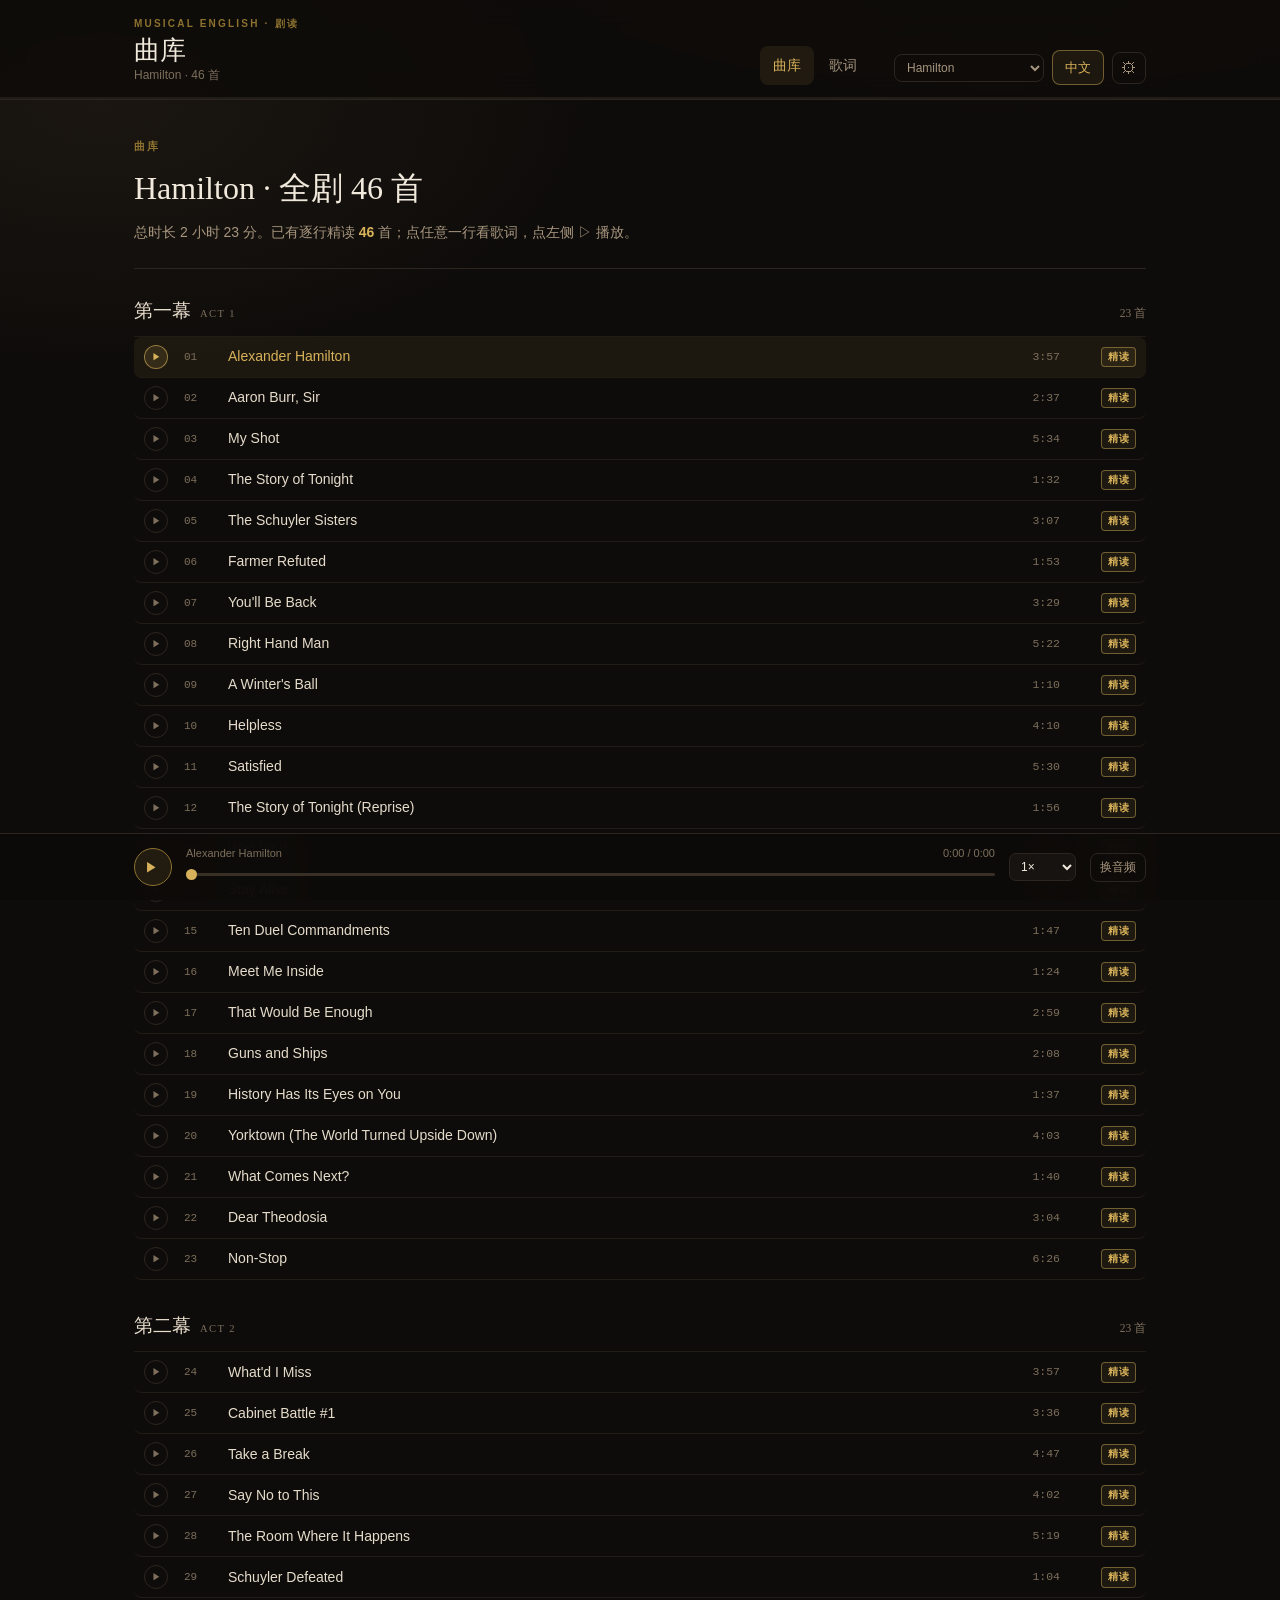
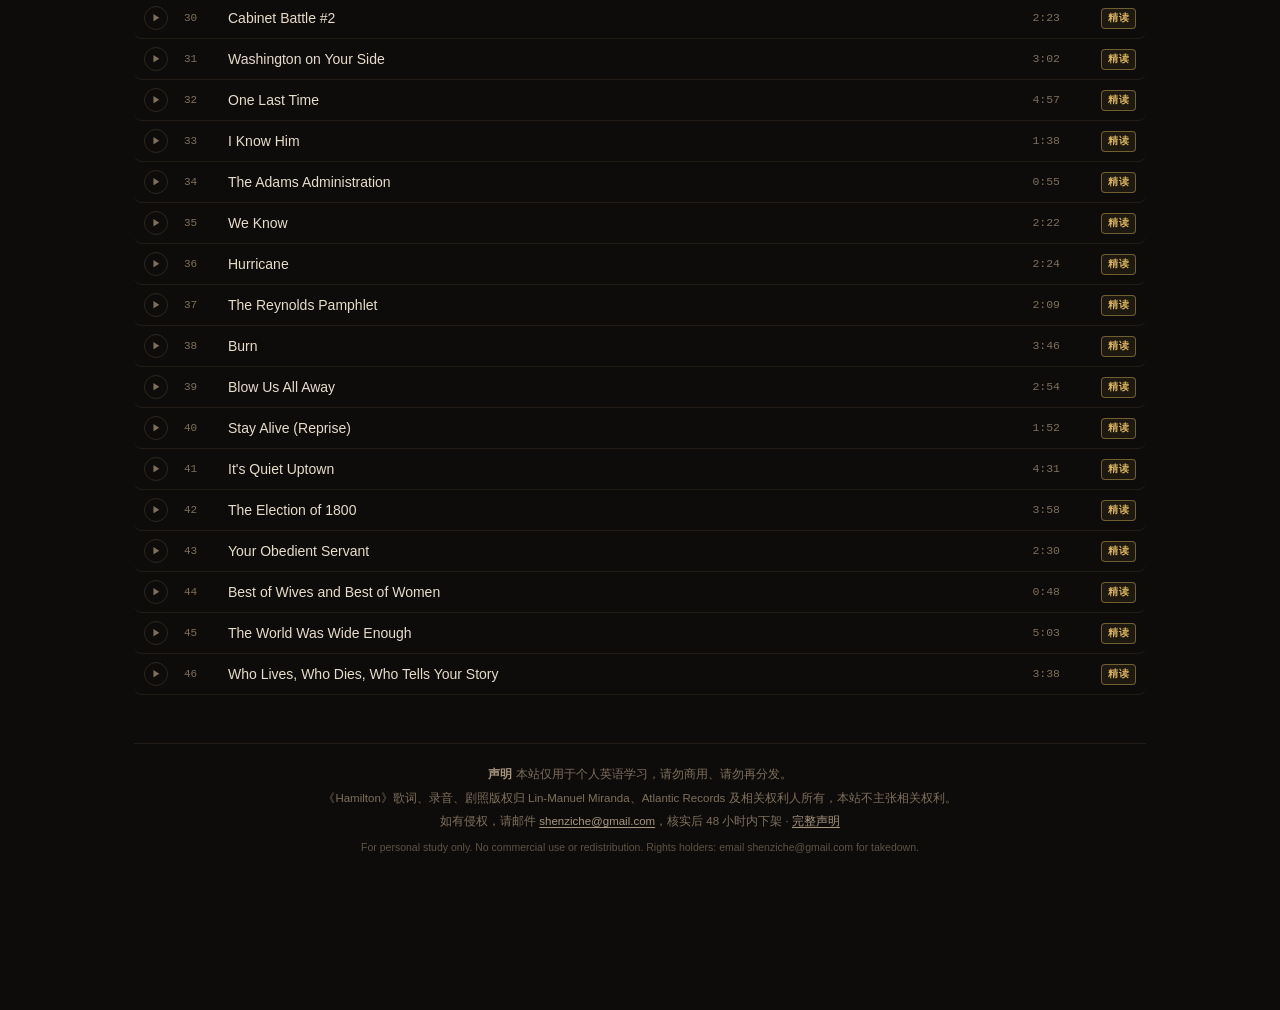
==== index.html @ 51e9929b "剧读: Hamilton 46 首 + 歌剧魅影 21 首（单声道）+ 主题/保存/移动端" ====
<!doctype html>
<html lang="zh-CN">
<head>
<meta charset="utf-8">
<meta name="viewport" content="width=device-width, initial-scale=1">
<meta name="theme-color" content="#0e0c0a">
<title>剧读 · 用音乐剧学英语</title>
<meta name="description" content="从 Hamilton 开始，逐句拆解音乐剧：语法、短语、背景与间隔重复。">
<meta name="robots" content="noindex, nofollow">
<link rel="stylesheet" href="assets/app.css">
</head>
<body>

<header class="topbar">
  <div class="topbar-inner">
    <div class="brand">
      <div class="brand-mark">MUSICAL ENGLISH · 剧读</div>
      <div class="brand-title serif" id="songTitle">Alexander Hamilton</div>
      <div class="brand-sub" id="songSub">Hamilton · Lin-Manuel Miranda · 2015</div>
    </div>

    <nav class="tabs" id="tabs" aria-label="主导航">
      <button class="tab is-active" data-view="library">曲库</button>
      <button class="tab" data-view="lyrics">歌词</button>
    </nav>

    <div class="top-actions">
      <select id="showSelect" class="show-select" aria-label="选择剧目"></select>
      <button class="ghost-btn is-on" id="zhToggle" title="显示 / 隐藏中文">中文</button>
      <button class="ghost-btn icon-btn" id="settingsBtn" title="设置" aria-label="设置">⚙</button>
    </div>
  </div>

  <div class="songbar" id="songbar" hidden>
    <div class="songbar-inner">
      <div class="songbar-meta" id="songbarMeta"></div>
      <select id="songSelect" class="song-select" aria-label="选择曲目"></select>
      <nav class="subtabs" id="subtabs" aria-label="本曲模块">
        <button class="subtab is-active" data-sub="study">精读</button>
        <button class="subtab" data-sub="story">背景</button>
        <button class="subtab" data-sub="phrases">短语</button>
        <button class="subtab" data-sub="review">复习<span class="badge" id="dueBadge" hidden></span></button>
      </nav>
      <div class="songnav">
        <button class="songnav-btn" data-action="prev-song" id="prevSong" aria-label="上一首">‹</button>
        <button class="songnav-btn" data-action="next-song" id="nextSong" aria-label="下一首">›</button>
      </div>
    </div>
  </div>

  <div class="progressline"><span id="progressFill"></span></div>
</header>

<main id="main">
  <div class="wx-hint" id="wxHint" hidden>
    <span>微信内可能没有声音：点右上角 <b>···</b> → <b>在浏览器打开</b>，或用 Safari 打开这个链接。</span>
    <button class="wx-hint-close" id="wxHintClose" aria-label="关闭">×</button>
  </div>
  <section class="view" id="view-study"></section>
  <section class="view" id="view-library"></section>
  <section class="view" id="view-lyrics"></section>
  <section class="view" id="view-phrases"></section>
  <section class="view" id="view-story"></section>
  <section class="view" id="view-review"></section>
  <section class="view" id="view-settings"></section>

  <footer class="legal-foot">
    <p><b>声明</b> 本站仅用于个人英语学习，请勿商用、请勿再分发。</p>
    <p>《Hamilton》歌词、录音、剧照版权归 Lin-Manuel Miranda、Atlantic Records 及相关权利人所有，本站不主张相关权利。</p>
    <p>如有侵权，请邮件 <a href="mailto:shenziche@gmail.com">shenziche@gmail.com</a>，核实后 48 小时内下架 · <a href="NOTICE.md">完整声明</a></p>
    <p class="legal-en">For personal study only. No commercial use or redistribution. Rights holders: email shenziche@gmail.com for takedown.</p>
  </footer>
</main>

<footer class="dock" id="dock"></footer>
<div class="toast" id="toast" role="status" aria-live="polite"></div>

<script src="js/core.js"></script>
<script src="content/shows.js"></script>
<script>
(function () {
  var id = null;
  try {
    id = new URLSearchParams(location.search).get("show");
  } catch (e) {}
  if (!id) {
    try {
      id = localStorage.getItem("musical-show");
    } catch (e) {}
  }
  var shows = window.MUSICAL_SHOWS || [];
  var show = shows.filter(function (s) { return s.id === id; })[0] || shows[0];
  if (!show) return;
  window.MUSICAL_CURRENT_SHOW = show.id;
  if (show.theme) {
    var rootStyle = document.documentElement.style;
    for (var tk in show.theme) {
      if (Object.prototype.hasOwnProperty.call(show.theme, tk)) {
        rootStyle.setProperty("--" + tk, show.theme[tk]);
      }
    }
    var meta = document.querySelector('meta[name="theme-color"]');
    if (meta && show.theme.bg) meta.setAttribute("content", show.theme.bg);
  }
  try {
    localStorage.setItem("musical-show", show.id);
  } catch (e) {}
  var eagerPack = false;
  show.files.forEach(function (src) {
    // 核心数据（曲目 / 歌词 / 时间轴）全部预载；精读 pack 只预载第一首，
    // 其余在打开某首歌时由 app.js 按需注入，首屏少下 ~1.8 MB。
    var isCore = /(tracks|lyrics|times)\.js$/.test(src);
    if (!isCore) {
      if (eagerPack) return;
      eagerPack = true;
    }
    document.write('<script src="' + src + '"><\/script>');
  });
})();
</script>
<script src="js/app.js"></script>
</body>
</html>
---- assets/app.css ----
/* 剧读 · Musical English
 * 配色：近黑的暖色底 + 黄铜金 + 羊皮纸白。字体全部走系统字体，离线可用。
 */

:root {
  --bg: #0e0c0a;
  --panel: #171310;
  --panel-2: #1f1915;
  --line: #2d2620;
  --line-soft: #221c17;
  --ink: #f1e9dc;
  --muted: #a7957e;
  --muted-2: #7d6f5c;
  --gold: #d8b25a;
  --gold-dim: #8d7230;
  --gold-rgb: 216, 178, 90;
  --glow-a: #241b12;
  --glow-b: #1b1611;
  --surface-a: #1a1511;
  --surface-b: #14100d;
  --tip-bg: #241d16;
  --on-accent: #1a1408;
  --text-en: #f0e7d8;
  --text-body: #c3b39c;
  --text-bright: #e6d8c2;
  --text-strong: #e8dcc8;
  --text-soft: #e0d3bf;
  --text-dim: #c8b9a3;
  --line-strong: #453a2c;
  --line-2: #3d3226;
  --line-3: #382f26;
  --teal: #8fc0ae;
  --rust: #d78b6b;
  --shadow: 0 24px 60px rgba(0, 0, 0, 0.45);
}

*,
*::before,
*::after {
  box-sizing: border-box;
}

html {
  scroll-behavior: smooth;
}

body {
  margin: 0;
  min-height: 100vh;
  background:
    radial-gradient(1100px 520px at 78% -8%, var(--glow-a) 0%, transparent 62%),
    radial-gradient(900px 480px at 8% 4%, var(--glow-b) 0%, transparent 55%),
    var(--bg);
  color: var(--ink);
  font-family: -apple-system, "Segoe UI", "Microsoft YaHei", "PingFang SC", "Hiragino Sans GB", sans-serif;
  font-size: 15px;
  line-height: 1.65;
  -webkit-font-smoothing: antialiased;
}

.serif {
  font-family: Georgia, "Times New Roman", "Songti SC", "SimSun", serif;
}

button {
  font: inherit;
  color: inherit;
  cursor: pointer;
}

input,
textarea,
select {
  font: inherit;
  color: inherit;
}

code {
  background: rgba(var(--gold-rgb), 0.1);
  border: 1px solid rgba(var(--gold-rgb), 0.2);
  border-radius: 5px;
  padding: 1px 5px;
  font-size: 0.88em;
  color: var(--gold);
}

.hide-zh .zh {
  display: none;
}

/* ---------- 本曲模块 / 每日 ---------- */

.songbar {
  background: rgba(20, 16, 12, 0.92);
  border-top: 1px solid var(--line-soft);
  border-bottom: 1px solid var(--line);
}

.songbar-inner {
  max-width: 1060px;
  margin: 0 auto;
  padding: 8px 24px;
  display: flex;
  align-items: center;
  gap: 18px;
}

.songbar-meta {
  display: flex;
  align-items: baseline;
  gap: 8px;
  min-width: 0;
  font-size: 12px;
  color: var(--muted);
}

.sb-no {
  color: var(--gold);
  font-family: ui-monospace, Consolas, monospace;
  font-size: 11px;
  white-space: nowrap;
}

.sb-title {
  color: var(--ink);
  font-family: Georgia, "Times New Roman", serif;
  font-size: 14px;
  white-space: nowrap;
  overflow: hidden;
  text-overflow: ellipsis;
}

.sb-stat {
  color: var(--muted-2);
  font-size: 11px;
  white-space: nowrap;
}

.sb-show {
  border: 0;
  background: transparent;
  padding: 0;
  color: var(--gold);
  font-size: 12px;
  font-weight: 600;
}

.sb-show:hover {
  text-decoration: underline;
}

.sb-sep {
  color: var(--muted-2);
  font-size: 11px;
}

.song-select {
  background: transparent;
  border: 1px solid var(--line);
  border-radius: 8px;
  color: var(--muted);
  font-size: 12px;
  padding: 5px 8px;
  max-width: 220px;
  outline: none;
  flex-shrink: 0;
}

.song-select:focus {
  border-color: var(--gold-dim);
}

.subtabs {
  display: flex;
  gap: 2px;
  margin-left: auto;
  flex-shrink: 0;
}

.subtab {
  border: 0;
  background: transparent;
  color: var(--muted);
  padding: 6px 12px;
  border-radius: 7px;
  font-size: 13px;
  transition: color 0.15s, background 0.15s;
}

.subtab:hover {
  color: var(--ink);
  background: rgba(255, 255, 255, 0.04);
}

.subtab.is-active {
  color: var(--gold);
  background: rgba(var(--gold-rgb), 0.1);
}

.songnav {
  display: flex;
  gap: 4px;
  margin-left: 8px;
}

.songnav-btn {
  width: 26px;
  height: 26px;
  border-radius: 6px;
  border: 1px solid var(--line);
  background: transparent;
  color: var(--muted);
  font-size: 15px;
  line-height: 1;
  padding: 0;
}

.songnav-btn:hover:not(:disabled) {
  border-color: var(--gold-dim);
  color: var(--gold);
}

.songnav-btn:disabled {
  opacity: 0.3;
  cursor: default;
}

@media (max-width: 860px) {
  .songbar-inner {
    flex-wrap: wrap;
    gap: 8px;
  }
  .song-select {
    max-width: 100%;
  }
  .subtabs {
    margin-left: 0;
    width: 100%;
    overflow-x: auto;
  }
  .songnav {
    margin-left: auto;
  }
}

.next-song {
  display: flex;
  align-items: center;
  justify-content: space-between;
  gap: 16px;
  margin-top: 42px;
  padding: 16px 20px;
  border: 1px solid var(--line);
  border-radius: 12px;
  background: rgba(255, 255, 255, 0.015);
}

.next-song span {
  color: var(--muted);
  font-size: 13px;
}

.home-hero {
  padding: 30px 0 24px;
  border-bottom: 1px solid var(--line);
  margin-bottom: 24px;
}

.home-hero h1 {
  margin: 6px 0 8px;
  font-size: 42px;
  font-weight: 400;
}

.day-card {
  display: flex;
  gap: 22px;
  align-items: flex-start;
  padding: 22px;
  border: 1px solid var(--line);
  border-radius: 14px;
  background: linear-gradient(165deg, var(--surface-a), var(--surface-b));
}

.day-num {
  font-family: Georgia, serif;
  font-size: 54px;
  line-height: 1;
  color: var(--gold);
  opacity: 0.85;
  min-width: 76px;
}

.day-day {
  margin: 0;
  font-size: 10.5px;
  letter-spacing: 0.16em;
  text-transform: uppercase;
  color: var(--gold-dim);
  font-weight: 700;
}

.day-body h2 {
  margin: 4px 0 4px;
  font-size: 27px;
  font-weight: 400;
}

.day-meta {
  margin: 0;
  color: var(--muted-2);
  font-size: 12.5px;
}

.day-intro {
  margin: 10px 0 0;
  color: #c9bba6;
  font-size: 13.5px;
  line-height: 1.85;
  max-width: 46em;
}

.day-progress {
  display: flex;
  align-items: center;
  gap: 12px;
  margin: 22px 0 10px;
  font-size: 12px;
  color: var(--muted-2);
}

.day-progress b {
  color: var(--gold);
  font-size: 14px;
}

.day-bar {
  flex: 1;
  height: 4px;
  border-radius: 2px;
  background: var(--line-soft);
  overflow: hidden;
}

.day-bar i {
  display: block;
  height: 100%;
  background: var(--gold);
  transition: width 0.3s;
}

.day-steps {
  list-style: none;
  margin: 0;
  padding: 0;
  border-top: 1px solid var(--line-soft);
}

.day-step {
  display: flex;
  align-items: center;
  gap: 14px;
  padding: 13px 8px;
  border-bottom: 1px solid var(--line-soft);
}

.day-step.is-done .step-main b {
  color: var(--muted-2);
  text-decoration: line-through;
}

.step-check {
  width: 24px;
  height: 24px;
  flex-shrink: 0;
  border-radius: 50%;
  border: 1px solid var(--line-strong);
  background: transparent;
  color: var(--on-accent);
  font-size: 12px;
  line-height: 1;
}

.day-step.is-done .step-check {
  background: var(--gold);
  border-color: var(--gold);
  font-weight: 700;
}

.step-main {
  flex: 1;
  display: flex;
  flex-direction: column;
  gap: 1px;
  min-width: 0;
}

.step-main b {
  font-size: 14px;
  font-weight: 500;
  color: var(--ink);
}

.step-main span {
  font-size: 12px;
  color: var(--muted-2);
}

.step-go {
  border: 1px solid var(--line);
  background: transparent;
  color: var(--muted);
  font-size: 12px;
  padding: 5px 12px;
  border-radius: 8px;
  flex-shrink: 0;
}

.step-go:hover {
  border-color: var(--gold-dim);
  color: var(--gold);
}

.day-cta {
  display: flex;
  gap: 10px;
  justify-content: center;
  margin-top: 26px;
}

.day-done {
  margin-top: 26px;
  padding: 26px;
  border: 1px solid rgba(var(--gold-rgb), 0.3);
  border-radius: 14px;
  background: rgba(var(--gold-rgb), 0.05);
  text-align: center;
}

.day-done h2 {
  margin: 6px 0 8px;
  font-size: 26px;
  font-weight: 400;
  color: var(--gold);
}

/* ---------- 顶栏 ---------- */

.topbar {
  position: sticky;
  top: 0;
  z-index: 40;
  background: rgba(14, 12, 10, 0.88);
  backdrop-filter: blur(14px);
  border-bottom: 1px solid var(--line);
}

.topbar-inner {
  max-width: 1060px;
  margin: 0 auto;
  padding: 16px 24px 12px;
  display: flex;
  align-items: flex-end;
  gap: 24px;
}

.brand {
  min-width: 0;
  flex: 1;
}

.brand-mark {
  font-size: 10px;
  letter-spacing: 0.22em;
  color: var(--gold-dim);
  font-weight: 700;
  text-transform: uppercase;
}

.brand-title {
  font-size: 26px;
  line-height: 1.2;
  margin-top: 2px;
  letter-spacing: 0.01em;
  white-space: nowrap;
  overflow: hidden;
  text-overflow: ellipsis;
}

.brand-sub {
  color: var(--muted-2);
  font-size: 12px;
  white-space: nowrap;
  overflow: hidden;
  text-overflow: ellipsis;
}

.tabs {
  display: flex;
  gap: 2px;
  align-items: center;
  flex-shrink: 0;
}

.tab {
  position: relative;
  border: 0;
  background: transparent;
  color: var(--muted);
  padding: 8px 13px;
  border-radius: 8px;
  font-size: 14px;
  transition: color 0.15s, background 0.15s;
}

.tab:hover {
  color: var(--ink);
  background: rgba(255, 255, 255, 0.04);
}

.tab.is-active {
  color: var(--gold);
  background: rgba(var(--gold-rgb), 0.09);
}

.badge[hidden] {
  display: none;
}

.badge {
  display: inline-block;
  min-width: 17px;
  padding: 0 5px;
  margin-left: 6px;
  border-radius: 9px;
  background: var(--gold);
  color: var(--on-accent);
  font-size: 11px;
  font-weight: 700;
  line-height: 17px;
  text-align: center;
  vertical-align: 1px;
}

.top-actions {
  display: flex;
  gap: 8px;
  align-items: center;
  flex-shrink: 0;
}

.show-select {
  background: transparent;
  border: 1px solid var(--line);
  border-radius: 8px;
  color: var(--muted);
  font-size: 12px;
  padding: 5px 8px;
  max-width: 150px;
  outline: none;
}

.show-select:focus {
  border-color: var(--gold-dim);
}

.ghost-btn {
  border: 1px solid var(--line);
  background: transparent;
  color: var(--muted);
  padding: 6px 12px;
  border-radius: 8px;
  font-size: 13px;
  transition: all 0.15s;
}

.ghost-btn:hover {
  border-color: var(--gold-dim);
  color: var(--ink);
}

.ghost-btn.is-on {
  color: var(--gold);
  border-color: rgba(var(--gold-rgb), 0.45);
  background: rgba(var(--gold-rgb), 0.08);
}

.ghost-btn.danger:hover {
  border-color: var(--rust);
  color: var(--rust);
}

.icon-btn {
  width: 34px;
  height: 32px;
  padding: 0;
  font-size: 16px;
  line-height: 1;
}

.progressline {
  height: 2px;
  background: var(--line-soft);
}

.progressline > span {
  display: block;
  height: 100%;
  width: 0;
  background: linear-gradient(90deg, var(--gold-dim), var(--gold));
  transition: width 0.35s ease;
}

/* ---------- 主体 ---------- */

main {
  max-width: 1060px;
  margin: 0 auto;
  padding: 30px 24px 150px;
}

.view {
  display: none;
}

.view.is-active {
  display: block;
  animation: fadeUp 0.3s ease;
}

@keyframes fadeUp {
  from {
    opacity: 0;
    transform: translateY(6px);
  }
  to {
    opacity: 1;
    transform: none;
  }
}

/* ---------- 精读 ---------- */

.song-head {
  padding-bottom: 22px;
  border-bottom: 1px solid var(--line);
}

.kicker {
  margin: 0;
  font-size: 10.5px;
  letter-spacing: 0.18em;
  text-transform: uppercase;
  color: var(--gold-dim);
  font-weight: 700;
}

.song-head h1 {
  margin: 6px 0 2px;
  font-size: 40px;
  line-height: 1.12;
  letter-spacing: -0.01em;
}

.tagline {
  margin: 0;
  color: var(--gold);
  font-size: 14.5px;
}

.intro {
  margin: 14px 0 0;
  color: #cbbda8;
  font-size: 14.5px;
  line-height: 1.85;
  max-width: 46em;
}

.head-stats {
  display: flex;
  align-items: center;
  gap: 20px;
  margin-top: 16px;
  font-size: 13px;
  color: var(--muted);
  flex-wrap: wrap;
}

.head-stats b {
  color: var(--gold);
  font-size: 16px;
  margin-right: 2px;
}

.link-btn {
  margin-left: auto;
  border: 0;
  background: transparent;
  color: var(--gold);
  font-size: 13px;
  padding: 2px 0;
}

.link-btn:hover {
  text-decoration: underline;
}

.hint-strip {
  margin: 16px 0 4px;
  padding: 9px 13px;
  border-radius: 8px;
  background: rgba(255, 255, 255, 0.025);
  border: 1px solid var(--line-soft);
  color: var(--muted-2);
  font-size: 12.5px;
}

.section-head {
  margin-top: 44px;
  padding-top: 26px;
  border-top: 1px solid var(--line);
}

.section-head .sec-no {
  font-size: 10.5px;
  letter-spacing: 0.2em;
  color: var(--gold-dim);
  font-weight: 700;
}

.section-head h2 {
  margin: 4px 0 6px;
  font-size: 26px;
  font-weight: 400;
}

.section-head h2 em {
  font-style: normal;
  font-size: 15px;
  color: var(--muted-2);
  margin-left: 8px;
  font-family: inherit;
}

.section-head p {
  margin: 0 0 8px;
  color: var(--muted);
  font-size: 14px;
  max-width: 48em;
}

.line {
  border: 1px solid transparent;
  border-bottom-color: var(--line-soft);
  border-radius: 12px;
  transition: background 0.18s, border-color 0.18s;
}

.line:hover {
  background: rgba(255, 255, 255, 0.022);
}

.line.is-open {
  margin: 10px 0;
  background: var(--panel);
  border-color: var(--line);
  border-bottom-color: var(--line);
  box-shadow: 0 10px 30px rgba(0, 0, 0, 0.22);
}

.line.is-flash {
  animation: flash 1.3s ease;
}

@keyframes flash {
  0%,
  100% {
    background: transparent;
  }
  25% {
    background: rgba(var(--gold-rgb), 0.12);
  }
}

.line-row {
  display: grid;
  grid-template-columns: 40px minmax(0, 1fr) 26px 38px;
  gap: 14px;
  align-items: start;
  padding: 15px 10px;
  cursor: pointer;
  outline: none;
}

.line-play {
  width: 24px;
  height: 24px;
  margin-top: 4px;
  padding: 0;
  border-radius: 50%;
  border: 1px solid var(--line);
  background: transparent;
  color: var(--muted-2);
  font-size: 9px;
  line-height: 1;
}

.line-play:hover:not(:disabled) {
  border-color: var(--gold-dim);
  color: var(--gold);
}

.line-play:disabled {
  opacity: 0.25;
  cursor: default;
}

.line-row:focus-visible {
  box-shadow: inset 0 0 0 1px var(--gold-dim);
  border-radius: 12px;
}

.lnum {
  font-family: ui-monospace, "SFMono-Regular", Consolas, monospace;
  font-size: 11.5px;
  color: var(--muted-2);
  padding-top: 7px;
  letter-spacing: 0.05em;
}

.line.is-mastered .lnum {
  color: var(--gold);
}

.en {
  margin: 0;
  font-family: Georgia, "Times New Roman", serif;
  font-size: 19.5px;
  line-height: 1.6;
  letter-spacing: 0.005em;
  color: #f4ecdf;
}

.zh {
  margin: 5px 0 0;
  color: var(--muted);
  font-size: 13px;
}

.chips {
  display: flex;
  gap: 6px;
  margin-top: 8px;
  flex-wrap: wrap;
}

.chip {
  font-size: 10.5px;
  padding: 1px 7px;
  border-radius: 99px;
  border: 1px solid var(--line);
  color: var(--muted-2);
  letter-spacing: 0.02em;
}

.chip-word {
  color: var(--gold);
  border-color: rgba(var(--gold-rgb), 0.28);
  background: rgba(var(--gold-rgb), 0.06);
}

.chip-phrase {
  color: var(--rust);
  border-color: rgba(215, 139, 107, 0.28);
  background: rgba(215, 139, 107, 0.06);
}

.chip-grammar {
  color: var(--teal);
  border-color: rgba(143, 192, 174, 0.25);
  background: rgba(143, 192, 174, 0.06);
}

.chip-plain {
  color: var(--muted-2);
}

.chip-note {
  color: var(--muted-2);
  border-style: dashed;
}

.speaker {
  display: inline-block;
  font-family: -apple-system, "Segoe UI", "Microsoft YaHei", sans-serif;
  font-size: 9.5px;
  letter-spacing: 0.12em;
  line-height: 1.5;
  color: var(--gold-dim);
  border: 1px solid rgba(var(--gold-rgb), 0.22);
  border-radius: 4px;
  padding: 0 5px;
  margin-right: 8px;
  vertical-align: 3px;
  white-space: nowrap;
}

.master {
  width: 28px;
  height: 28px;
  margin-top: 3px;
  border-radius: 50%;
  border: 1px dashed var(--line-strong);
  background: transparent;
  color: transparent;
  font-size: 13px;
  line-height: 1;
  transition: all 0.16s;
}

.master:hover {
  border-color: var(--gold);
  color: var(--gold-dim);
}

.line.is-mastered .master {
  border-style: solid;
  border-color: var(--gold);
  background: var(--gold);
  color: var(--on-accent);
  font-weight: 700;
}

/* 单词提示 */
.w {
  position: relative;
  border-bottom: 1px dashed rgba(var(--gold-rgb), 0.45);
  cursor: help;
  outline: none;
}

.w:hover,
.w:focus {
  color: var(--gold);
}

.w::after {
  content: attr(data-tip);
  position: absolute;
  left: 0;
  bottom: calc(100% + 7px);
  z-index: 20;
  width: max-content;
  max-width: 300px;
  padding: 7px 10px;
  border-radius: 8px;
  background: var(--tip-bg);
  border: 1px solid var(--line-2);
  box-shadow: var(--shadow);
  color: var(--text-strong);
  font-family: -apple-system, "Segoe UI", "Microsoft YaHei", sans-serif;
  font-size: 12px;
  line-height: 1.5;
  white-space: normal;
  opacity: 0;
  transform: translateY(3px);
  pointer-events: none;
  transition: opacity 0.14s, transform 0.14s;
}

.w:hover::after,
.w:focus::after {
  opacity: 1;
  transform: none;
}

/* 展开详情 */
.line-detail {
  padding: 2px 16px 22px 64px;
  animation: fadeUp 0.22s ease;
}

.detail-grid {
  display: grid;
  grid-template-columns: minmax(0, 1.35fr) minmax(0, 1fr);
  gap: 30px;
  border-top: 1px solid var(--line-soft);
  padding-top: 18px;
}

.detail-col > .dblock + .dblock {
  margin-top: 20px;
}

.dblock h4,
.bg-links h4 {
  margin: 0 0 8px;
  font-size: 10px;
  letter-spacing: 0.16em;
  text-transform: uppercase;
  color: var(--gold-dim);
  font-weight: 700;
}

.line-note {
  margin: 0 0 16px;
  color: #d6c7b1;
  font-size: 13.5px;
  line-height: 1.8;
  border-left: 2px solid var(--gold-dim);
  padding-left: 12px;
}

.grammar {
  list-style: none;
  margin: 0;
  padding: 0;
}

.grammar li {
  padding: 0 0 0 12px;
  border-left: 2px solid rgba(143, 192, 174, 0.35);
  margin-bottom: 13px;
}

.grammar li:last-child {
  margin-bottom: 0;
}

.g-title {
  margin: 0 0 3px;
  font-family: Georgia, "Times New Roman", serif;
  font-size: 14.5px;
  color: var(--teal);
}

.g-body {
  margin: 0;
  color: var(--muted);
  font-size: 13px;
  line-height: 1.75;
}

.plist,
.wlist {
  list-style: none;
  margin: 0;
  padding: 0;
}

.plist li {
  margin-bottom: 12px;
  padding-bottom: 12px;
  border-bottom: 1px solid var(--line-soft);
}

.plist li:last-child {
  border-bottom: 0;
  margin-bottom: 0;
  padding-bottom: 0;
}

.p-tag {
  display: inline-block;
  font-size: 9.5px;
  letter-spacing: 0.08em;
  color: var(--rust);
  border: 1px solid rgba(215, 139, 107, 0.3);
  border-radius: 4px;
  padding: 0 5px;
  margin-right: 8px;
  vertical-align: 1px;
}

.plist b {
  font-family: Georgia, "Times New Roman", serif;
  font-size: 15px;
  font-weight: 400;
  color: #f0e5d2;
}

.p-zh {
  margin-left: 8px;
  color: var(--muted);
  font-size: 12.5px;
}

.p-d {
  margin: 4px 0 0;
  color: var(--muted-2);
  font-size: 12.5px;
  line-height: 1.7;
}

.p-ex {
  margin: 6px 0 0;
  font-family: Georgia, "Times New Roman", serif;
  font-size: 13.5px;
  line-height: 1.6;
  color: var(--text-soft);
}

.p-ex-zh {
  margin: 1px 0 0;
  font-size: 12.5px;
  color: var(--muted);
}

.wlist li {
  margin-bottom: 14px;
}

.w-head {
  display: flex;
  align-items: baseline;
  gap: 8px;
  flex-wrap: wrap;
}

.w-head b {
  font-family: Georgia, "Times New Roman", serif;
  font-size: 16px;
  font-weight: 400;
  color: var(--gold);
}

.ipa {
  font-size: 12px;
  color: var(--muted-2);
  font-family: ui-monospace, Consolas, monospace;
}

.pos {
  font-size: 10.5px;
  color: var(--muted-2);
  font-style: italic;
}

.w-zh {
  margin: 2px 0 0;
  font-size: 13px;
  color: #ded1bd;
}

.w-d {
  margin: 2px 0 0;
  font-size: 12.5px;
  color: var(--muted-2);
  line-height: 1.7;
}

.sound {
  display: flex;
  gap: 10px;
  margin-top: 18px;
  padding: 11px 13px;
  border-radius: 9px;
  background: rgba(var(--gold-rgb), 0.055);
  border: 1px solid rgba(var(--gold-rgb), 0.16);
}

.sound-icon {
  color: var(--gold);
  font-size: 14px;
  line-height: 1.6;
}

.sound p {
  margin: 0;
  font-size: 12.5px;
  color: #c9b797;
  line-height: 1.7;
}

.bg-links {
  margin-top: 18px;
}

.bg-link {
  display: block;
  width: 100%;
  text-align: left;
  border: 1px solid var(--line);
  background: transparent;
  color: var(--muted);
  padding: 7px 10px;
  border-radius: 7px;
  font-size: 12.5px;
  margin-bottom: 6px;
  transition: all 0.15s;
}

.bg-link:hover {
  border-color: var(--gold-dim);
  color: var(--gold);
}

/* ---------- 通用页头 ---------- */

.page-head {
  padding: 8px 0 24px;
  border-bottom: 1px solid var(--line);
  margin-bottom: 26px;
}

.page-head h2 {
  margin: 6px 0 6px;
  font-size: 32px;
  font-weight: 400;
}

.lede {
  margin: 0;
  color: var(--muted);
  font-size: 14px;
  max-width: 48em;
}

.lede b {
  color: var(--gold);
}

/* ---------- 曲库 ---------- */

.act {
  margin-bottom: 30px;
}

.act-title {
  margin: 26px 0 10px;
  font-size: 19px;
  font-weight: 400;
  color: #e9decd;
  display: flex;
  align-items: baseline;
  gap: 9px;
}

.act-title em {
  font-style: normal;
  font-size: 10.5px;
  color: var(--muted-2);
  letter-spacing: 0.14em;
  text-transform: uppercase;
}

.act-meta {
  margin-left: auto;
  font-size: 11.5px;
  color: var(--muted-2);
  font-family: inherit;
}

.track-list {
  list-style: none;
  margin: 0;
  padding: 0;
  border-top: 1px solid var(--line-soft);
}

.track {
  display: grid;
  grid-template-columns: 30px 34px minmax(0, 1fr) 54px 66px;
  gap: 10px;
  align-items: center;
  padding: 8px 10px;
  border-bottom: 1px solid var(--line-soft);
  border-radius: 8px;
  cursor: pointer;
  transition: background 0.12s;
}

.track:hover {
  background: rgba(255, 255, 255, 0.03);
}

.track.is-current {
  background: rgba(var(--gold-rgb), 0.07);
}

.track-play {
  width: 24px;
  height: 24px;
  padding: 0;
  background: transparent;
  border-radius: 50%;
  border: 1px solid var(--line);
  display: flex;
  align-items: center;
  justify-content: center;
  font-size: 9px;
  color: var(--muted-2);
}

.track:hover .track-play {
  border-color: var(--gold-dim);
  color: var(--gold);
}

.track.is-current .track-play {
  border-color: rgba(var(--gold-rgb), 0.6);
  color: var(--gold);
  background: rgba(var(--gold-rgb), 0.12);
}

.track-no {
  font-family: ui-monospace, Consolas, monospace;
  font-size: 11px;
  color: var(--muted-2);
}

.track-title {
  font-size: 14px;
  color: #e6dccb;
  overflow: hidden;
  text-overflow: ellipsis;
  white-space: nowrap;
}

.track.is-current .track-title {
  color: var(--gold);
}

.track-len {
  font-size: 11.5px;
  color: var(--muted-2);
  text-align: right;
  font-family: ui-monospace, Consolas, monospace;
}

.track-badge {
  font-size: 10px;
  letter-spacing: 0.04em;
  padding: 1px 6px;
  border-radius: 4px;
  border: 1px solid var(--line);
  color: var(--muted-2);
  justify-self: end;
  white-space: nowrap;
}

.track-badge.is-content {
  color: var(--gold);
  border-color: rgba(var(--gold-rgb), 0.45);
  background: rgba(var(--gold-rgb), 0.08);
  font-weight: 600;
}

.track-badge.is-content:hover {
  background: var(--gold);
  border-color: var(--gold);
  color: var(--on-accent);
}

/* ---------- 歌词对照 ---------- */

.lyric-toolbar {
  display: flex;
  gap: 10px;
  align-items: center;
  flex-wrap: wrap;
  margin-bottom: 18px;
}

.lyric-select {
  background: var(--panel);
  border: 1px solid var(--line);
  border-radius: 9px;
  padding: 8px 10px;
  font-size: 13px;
  max-width: 340px;
  outline: none;
}

.lyric-select:focus {
  border-color: var(--gold-dim);
}

.study-select {
  max-width: 240px;
  padding: 5px 8px;
  font-size: 12px;
}

.primary.small {
  padding: 8px 16px;
  font-size: 13px;
}

.lyric-list {
  border-top: 1px solid var(--line-soft);
}

.lyric-line {
  display: grid;
  grid-template-columns: 40px minmax(0, 1fr) 26px;
  gap: 12px;
  padding: 9px 8px;
  border-bottom: 1px solid var(--line-soft);
  border-radius: 8px;
  scroll-margin-top: 130px;
  transition: background 0.2s, box-shadow 0.2s;
}

.lyric-line.is-playing {
  background: rgba(var(--gold-rgb), 0.1);
  box-shadow: inset 2px 0 0 var(--gold);
}

.lyric-line.is-playing .lyric-en {
  color: var(--gold);
}

.lyric-line.is-playing .lyric-no {
  color: var(--gold);
}

.lyric-line:hover {
  background: rgba(255, 255, 255, 0.025);
}

.lyric-no {
  font-family: ui-monospace, Consolas, monospace;
  font-size: 11px;
  color: var(--muted-2);
  padding-top: 5px;
}

.lyric-en {
  margin: 0;
  font-family: Georgia, "Times New Roman", serif;
  font-size: 17px;
  line-height: 1.55;
  color: var(--text-en);
}

.lyric-zh {
  margin: 2px 0 0;
  font-size: 12.5px;
  color: var(--muted);
}

/* ---------- 短语库 ---------- */

.toolbar {
  display: flex;
  gap: 14px;
  align-items: center;
  flex-wrap: wrap;
  margin-bottom: 22px;
}

.search {
  flex: 1;
  min-width: 220px;
  background: var(--panel);
  border: 1px solid var(--line);
  border-radius: 9px;
  padding: 9px 13px;
  font-size: 14px;
  outline: none;
  transition: border-color 0.15s;
}

.search:focus {
  border-color: var(--gold-dim);
}

.search::placeholder {
  color: var(--muted-2);
}

.type-chips {
  display: flex;
  gap: 6px;
  flex-wrap: wrap;
}

.type-chip {
  border: 1px solid var(--line);
  background: transparent;
  color: var(--muted);
  border-radius: 99px;
  padding: 5px 12px;
  font-size: 12.5px;
  transition: all 0.15s;
}

.type-chip:hover {
  border-color: var(--gold-dim);
  color: var(--ink);
}

.type-chip.is-on {
  background: var(--gold);
  border-color: var(--gold);
  color: var(--on-accent);
  font-weight: 600;
}

.phrase-grid {
  display: grid;
  grid-template-columns: repeat(2, minmax(0, 1fr));
  gap: 14px;
}

.phrase-card {
  background: var(--panel);
  border: 1px solid var(--line);
  border-radius: 13px;
  padding: 17px 18px 14px;
  display: flex;
  flex-direction: column;
  transition: border-color 0.15s, transform 0.15s;
}

.phrase-card:hover {
  border-color: var(--line-2);
  transform: translateY(-1px);
}

.pc-top {
  display: flex;
  justify-content: space-between;
  align-items: center;
}

.tag {
  font-size: 10px;
  letter-spacing: 0.06em;
  color: var(--rust);
  border: 1px solid rgba(215, 139, 107, 0.3);
  border-radius: 4px;
  padding: 1px 6px;
}

.phrase-card h3 {
  margin: 9px 0 2px;
  font-size: 19px;
  font-weight: 400;
  color: #f5eddf;
  line-height: 1.35;
}

.pc-zh {
  margin: 0;
  color: var(--gold);
  font-size: 13px;
}

.pc-ex {
  margin: 6px 0 0;
  font-family: Georgia, "Times New Roman", serif;
  font-size: 13px;
  line-height: 1.65;
  color: #e2d6c2;
}

.pc-ex-zh {
  margin: 2px 0 0;
  font-size: 12.5px;
  color: var(--muted);
}

.pc-d {
  margin: 7px 0 12px;
  color: var(--muted-2);
  font-size: 12.5px;
  line-height: 1.7;
  flex: 1;
}

.pc-src {
  margin-top: auto;
  border: 0;
  border-top: 1px solid var(--line-soft);
  background: transparent;
  padding: 9px 0 0;
  text-align: left;
  color: var(--muted-2);
  font-size: 11.5px;
  line-height: 1.5;
}

.pc-src:hover {
  color: var(--gold);
}

.empty {
  color: var(--muted-2);
  padding: 30px 0;
}

/* ---------- 背景 ---------- */

.bg-grid {
  display: grid;
  grid-template-columns: repeat(2, minmax(0, 1fr));
  gap: 14px;
}

.bg-card {
  background: linear-gradient(165deg, var(--surface-a), var(--surface-b));
  border: 1px solid var(--line);
  border-radius: 13px;
  padding: 20px 20px 18px;
}

.bg-card h3 {
  margin: 0 0 8px;
  font-size: 18px;
  font-weight: 400;
  color: var(--gold);
}

.bg-card p {
  margin: 0;
  color: var(--text-body);
  font-size: 13.5px;
  line-height: 1.9;
}

.bg-card.is-flash {
  animation: flash 1.3s ease;
}

.bg-toolbar {
  display: flex;
  align-items: center;
  gap: 14px;
  flex-wrap: wrap;
  margin-bottom: 18px;
}

.bg-label {
  font-size: 10.5px;
  letter-spacing: 0.14em;
  text-transform: uppercase;
  color: var(--muted-2);
}

.bg-hint {
  font-size: 12px;
  color: var(--muted-2);
}

.bg-subtitle {
  margin: -4px 0 10px !important;
  font-size: 12px !important;
  color: var(--muted-2) !important;
  font-family: inherit;
}

.bg-kind {
  margin: 0 0 5px !important;
  font-size: 9.5px !important;
  letter-spacing: 0.16em;
  text-transform: uppercase;
  color: var(--gold-dim) !important;
  font-weight: 700;
}

.bg-card .bg-en {
  font-family: Georgia, "Times New Roman", serif;
  font-size: 15.5px;
  line-height: 1.95;
  color: var(--text-soft);
}

.bg-card .bg-zh {
  margin-top: 14px;
  padding-top: 12px;
  border-top: 1px dashed var(--line);
  font-size: 13px;
  line-height: 1.9;
  color: var(--muted);
}

.bg-card .bg-only-zh {
  font-size: 13.5px;
  line-height: 1.9;
  color: var(--text-body);
}

.glossary {
  display: flex;
  flex-wrap: wrap;
  gap: 6px;
  margin-top: 14px;
  padding-top: 12px;
  border-top: 1px solid var(--line-soft);
}

.gloss {
  font-size: 11.5px;
  color: #cdbfa8;
  border: 1px solid var(--line);
  border-radius: 99px;
  padding: 2px 9px;
}

.gloss b {
  color: var(--gold);
  font-weight: 500;
  margin-right: 4px;
}

/* 阅读题 */

.bg-quiz {
  margin-top: 18px;
  padding-top: 14px;
  border-top: 1px solid var(--line-soft);
}

.bg-quiz h4 {
  margin: 0 0 12px;
  font-size: 10px;
  letter-spacing: 0.14em;
  text-transform: uppercase;
  color: var(--gold-dim);
  font-weight: 700;
}

.bq-score {
  color: var(--gold);
  margin-left: 6px;
  letter-spacing: 0;
}

.bq {
  margin-bottom: 16px;
}

.bq:last-child {
  margin-bottom: 0;
}

.bq-q {
  margin: 0 0 8px;
  font-size: 13px;
  color: var(--text-soft);
  line-height: 1.7;
}

.bq-opts {
  display: grid;
  gap: 6px;
}

.bq-opt {
  display: flex;
  gap: 8px;
  width: 100%;
  text-align: left;
  border: 1px solid var(--line-soft);
  background: transparent;
  color: var(--muted);
  font-size: 12.5px;
  padding: 7px 10px;
  border-radius: 8px;
  line-height: 1.5;
  transition: border-color 0.12s, color 0.12s;
}

.bq-opt:hover:not(:disabled) {
  border-color: var(--gold-dim);
  color: var(--ink);
}

.bq-opt:disabled {
  cursor: default;
}

.bq-key {
  flex: 0 0 16px;
  color: var(--gold-dim);
  font-family: ui-monospace, Consolas, monospace;
  font-size: 11px;
}

.bq-opt.is-correct {
  border-color: #4f8a6d;
  background: rgba(79, 138, 109, 0.12);
  color: #dfe8e2;
}

.bq-opt.is-wrong {
  border-color: #a5563f;
  background: rgba(165, 86, 63, 0.12);
  color: #e6cfc5;
}

.bq-exp {
  margin: 8px 0 0;
  font-size: 12px;
  line-height: 1.7;
  color: var(--muted);
}

.bq-exp.is-ok {
  color: #9fc7b5;
}

.bq-exp.is-no {
  color: #d9a08c;
}

.bg-sources {
  display: flex;
  flex-wrap: wrap;
  align-items: baseline;
  gap: 8px;
  margin-top: 14px;
  padding-top: 10px;
  border-top: 1px solid var(--line-soft);
  font-size: 11px;
  color: var(--muted-2);
}

.bg-sources a {
  color: var(--muted);
  border-bottom: 1px dotted var(--line);
  text-decoration: none;
}

.bg-sources a:hover {
  color: var(--gold);
}

.block-title {
  margin: 40px 0 14px;
  font-size: 21px;
  font-weight: 400;
  padding-bottom: 10px;
  border-bottom: 1px solid var(--line);
}

.timeline {
  list-style: none;
  margin: 0;
  padding: 0 0 0 4px;
}

.timeline li {
  display: grid;
  grid-template-columns: 82px 1fr;
  gap: 16px;
  padding: 9px 0 9px 18px;
  border-left: 1px solid var(--line);
  position: relative;
  font-size: 13.5px;
  color: var(--text-dim);
}

.timeline li::before {
  content: "";
  position: absolute;
  left: -3.5px;
  top: 18px;
  width: 6px;
  height: 6px;
  border-radius: 50%;
  background: var(--gold-dim);
}

.timeline .year {
  color: var(--gold);
  font-family: ui-monospace, Consolas, monospace;
  font-size: 12px;
  padding-top: 2px;
}

.char-grid {
  display: grid;
  grid-template-columns: repeat(2, minmax(0, 1fr));
  gap: 10px;
}

.char {
  border: 1px solid var(--line-soft);
  border-radius: 9px;
  padding: 11px 13px;
  display: flex;
  flex-direction: column;
  gap: 2px;
}

.char b {
  font-family: Georgia, "Times New Roman", serif;
  font-weight: 400;
  font-size: 15px;
  color: #eee3d1;
}

.char span {
  color: var(--muted-2);
  font-size: 12.5px;
  line-height: 1.6;
}

/* ---------- 复习 ---------- */

.stat-grid {
  display: grid;
  grid-template-columns: repeat(4, minmax(0, 1fr));
  gap: 12px;
}

.stat {
  background: var(--panel);
  border: 1px solid var(--line);
  border-radius: 12px;
  padding: 14px 16px;
  display: flex;
  flex-direction: column;
  gap: 1px;
}

.stat-label {
  font-size: 11px;
  letter-spacing: 0.1em;
  color: var(--muted-2);
  text-transform: uppercase;
}

.stat-value {
  font-family: Georgia, serif;
  font-size: 30px;
  font-weight: 400;
  color: var(--gold);
  line-height: 1.25;
}

.stat-sub {
  font-size: 11.5px;
  color: var(--muted-2);
}

.today-line {
  margin: 18px 0 0;
  color: var(--muted);
  font-size: 13px;
}

.review-cta {
  margin-top: 26px;
  padding: 26px;
  border: 1px solid var(--line);
  border-radius: 14px;
  background: rgba(255, 255, 255, 0.015);
  text-align: center;
}

.primary {
  background: var(--gold);
  border: 1px solid var(--gold);
  color: var(--on-accent);
  font-weight: 600;
  padding: 11px 26px;
  border-radius: 9px;
  font-size: 15px;
  transition: filter 0.15s, transform 0.15s;
}

.primary:hover {
  filter: brightness(1.08);
}

.primary:active {
  transform: translateY(1px);
}

.primary:disabled {
  background: var(--panel-2);
  border-color: var(--line);
  color: var(--muted-2);
  cursor: default;
}

.hint {
  color: var(--muted-2);
  font-size: 12px;
  margin: 10px 0 0;
}

.review-shell {
  max-width: 700px;
  margin: 10px auto 0;
}

.review-top {
  display: flex;
  justify-content: space-between;
  align-items: center;
  margin-bottom: 12px;
}

.tag-word {
  color: var(--gold);
  border-color: rgba(var(--gold-rgb), 0.3);
}

.tag-phrase {
  color: var(--rust);
  border-color: rgba(215, 139, 107, 0.3);
}

.tag-grammar {
  color: var(--teal);
  border-color: rgba(143, 192, 174, 0.3);
}

.review-count {
  color: var(--muted-2);
  font-size: 12px;
}

.review-card {
  background: linear-gradient(165deg, #1d1712 0%, var(--surface-b) 100%);
  border: 1px solid #3a3027;
  border-radius: 18px;
  padding: 46px 40px 38px;
  text-align: center;
  box-shadow: var(--shadow);
  min-height: 260px;
  display: flex;
  flex-direction: column;
  align-items: center;
  justify-content: center;
}

.rc-front {
  margin: 0;
  font-size: 40px;
  line-height: 1.25;
  color: #f6eee0;
  word-break: break-word;
}

.rc-ipa {
  margin: 8px 0 0;
  color: var(--muted-2);
  font-family: ui-monospace, Consolas, monospace;
  font-size: 13px;
}

.rc-tag {
  margin: 6px 0 0;
  color: var(--muted-2);
  font-size: 12px;
  font-style: italic;
}

.rc-front-row {
  display: flex;
  align-items: center;
  justify-content: center;
  gap: 10px;
}

.speak-btn {
  width: 30px;
  height: 30px;
  border-radius: 50%;
  border: 1px solid var(--line);
  background: transparent;
  color: var(--muted);
  font-size: 13px;
  line-height: 1;
  flex-shrink: 0;
}

.speak-btn:hover {
  border-color: var(--gold-dim);
  color: var(--gold);
}

.quiz-prompt {
  margin: 20px 0 12px;
  color: var(--muted);
  font-size: 13px;
}

.quiz-options {
  display: grid;
  gap: 8px;
  width: 100%;
}

.quiz-opt {
  display: flex;
  gap: 10px;
  align-items: flex-start;
  width: 100%;
  border: 1px solid var(--line);
  background: var(--panel);
  border-radius: 10px;
  padding: 11px 14px;
  color: var(--text-strong);
  font-size: 14px;
  text-align: left;
  transition: border-color 0.13s, background 0.13s;
}

.quiz-opt:hover:not(:disabled) {
  border-color: var(--gold-dim);
  background: rgba(var(--gold-rgb), 0.06);
}

.quiz-opt:disabled {
  cursor: default;
}

.opt-key {
  flex: 0 0 20px;
  color: var(--gold-dim);
  font-family: ui-monospace, Consolas, monospace;
  font-size: 12px;
  padding-top: 2px;
}

.opt-text {
  line-height: 1.55;
}

.quiz-opt.is-correct {
  border-color: #4f8a6d;
  background: rgba(79, 138, 109, 0.14);
}

.quiz-opt.is-correct .opt-key {
  color: #8fc0ae;
}

.quiz-opt.is-wrong {
  border-color: #a5563f;
  background: rgba(165, 86, 63, 0.14);
}

.quiz-opt.is-wrong .opt-key {
  color: var(--rust);
}

.quiz-skip {
  margin-top: 14px;
}

.quiz-feedback {
  width: 100%;
  margin-top: 16px;
  padding-top: 14px;
  border-top: 1px solid var(--line);
  text-align: center;
}

.qf-title {
  margin: 0 0 6px;
  font-size: 12.5px;
  letter-spacing: 0.04em;
}

.quiz-feedback.is-ok .qf-title {
  color: #8fc0ae;
}

.quiz-feedback.is-no .qf-title {
  color: var(--rust);
}

.quiz-actions {
  display: flex;
  gap: 8px;
  justify-content: center;
  margin-top: 14px;
}

.rc-answer {
  width: 100%;
  margin-top: 22px;
  padding-top: 20px;
  border-top: 1px solid var(--line);
  animation: fadeUp 0.2s ease;
}

.rc-back {
  margin: 0;
  font-size: 19px;
  color: var(--gold);
  line-height: 1.6;
}

.rc-detail {
  margin: 8px 0 0;
  color: var(--text-dim);
  font-size: 13.5px;
  line-height: 1.8;
}

.rc-src {
  margin: 14px 0 0;
  color: var(--muted-2);
  font-family: Georgia, serif;
  font-size: 12.5px;
  font-style: italic;
}

.reveal {
  margin-top: 18px;
  width: 100%;
  max-width: 700px;
}

.kbd {
  display: inline-block;
  margin-left: 8px;
  border: 1px solid rgba(26, 20, 8, 0.3);
  border-radius: 4px;
  padding: 0 5px;
  font-size: 11px;
  vertical-align: 1px;
}

.ratings {
  display: grid;
  grid-template-columns: repeat(4, minmax(0, 1fr));
  gap: 8px;
  margin-top: 16px;
  width: 100%;
}

.rate {
  border: 1px solid var(--line);
  background: var(--panel);
  border-radius: 10px;
  padding: 10px 6px;
  display: flex;
  flex-direction: column;
  gap: 2px;
  align-items: center;
  transition: all 0.13s;
}

.rate:hover {
  border-color: var(--gold-dim);
  transform: translateY(-1px);
}

.rate .rl {
  font-size: 13.5px;
  color: var(--ink);
}

.rate .ri {
  font-size: 10.5px;
  color: var(--muted-2);
}

.rate.r0:hover {
  border-color: var(--rust);
}
.rate.r0:hover .rl {
  color: var(--rust);
}

.review-done {
  max-width: 620px;
  margin: 40px auto;
  text-align: center;
}

.review-done h2 {
  margin: 6px 0 18px;
  font-size: 46px;
  font-weight: 400;
  color: var(--gold);
}

.sum-grid {
  display: grid;
  grid-template-columns: repeat(4, 1fr);
  gap: 10px;
  margin-bottom: 26px;
}

.sum-grid > div {
  border: 1px solid var(--line);
  border-radius: 10px;
  padding: 12px 8px;
  display: flex;
  flex-direction: column;
}

.sum-grid b {
  font-family: Georgia, serif;
  font-size: 24px;
  font-weight: 400;
  color: var(--ink);
}

.sum-grid span {
  font-size: 11.5px;
  color: var(--muted-2);
}

.cta-row {
  display: flex;
  gap: 10px;
  justify-content: center;
}

/* ---------- 设置 ---------- */

.panel {
  border: 1px solid var(--line);
  background: var(--panel);
  border-radius: 13px;
  padding: 20px 22px;
  margin-bottom: 16px;
}

.panel h3 {
  margin: 0 0 6px;
  font-size: 15px;
  font-weight: 600;
  color: #ede2d0;
}

.panel p {
  margin: 0 0 12px;
  color: var(--muted);
  font-size: 13px;
  line-height: 1.75;
}

.panel textarea {
  width: 100%;
  background: #100d0a;
  border: 1px solid var(--line);
  border-radius: 9px;
  padding: 12px 14px;
  color: var(--ink);
  font-size: 13.5px;
  line-height: 1.8;
  resize: vertical;
  outline: none;
  font-family: Georgia, "Times New Roman", serif;
}

.panel textarea:focus {
  border-color: var(--gold-dim);
}

.panel #newPerDay {
  width: 100px;
  background: #100d0a;
  border: 1px solid var(--line);
  border-radius: 8px;
  padding: 8px 10px;
  outline: none;
}

.row {
  display: flex;
  gap: 10px;
  flex-wrap: wrap;
  margin-top: 12px;
}

/* ---------- 音频栏 ---------- */

.dock {
  position: fixed;
  left: 0;
  right: 0;
  bottom: 0;
  z-index: 45;
  background: rgba(13, 11, 9, 0.94);
  backdrop-filter: blur(16px);
  border-top: 1px solid var(--line);
}

.dock-inner {
  max-width: 1060px;
  margin: 0 auto;
  padding: 10px 24px;
  display: flex;
  align-items: center;
  gap: 14px;
}

.dock-empty {
  justify-content: center;
  padding: 12px 24px;
}

.dock-note {
  color: var(--muted-2);
  font-size: 12.5px;
}

.play-btn {
  width: 38px;
  height: 38px;
  flex-shrink: 0;
  border-radius: 50%;
  border: 1px solid var(--gold-dim);
  background: rgba(var(--gold-rgb), 0.1);
  color: var(--gold);
  font-size: 13px;
  line-height: 1;
  padding-left: 2px;
}

.play-btn:hover {
  background: var(--gold);
  color: var(--on-accent);
}

.dock-track {
  flex: 1;
  min-width: 0;
}

.dock-meta {
  display: flex;
  justify-content: space-between;
  gap: 12px;
  font-size: 11px;
  color: var(--muted-2);
  margin-bottom: 3px;
}

.dock-meta span:first-child {
  overflow: hidden;
  text-overflow: ellipsis;
  white-space: nowrap;
}

#seek {
  width: 100%;
  height: 16px;
  appearance: none;
  background: transparent;
  cursor: pointer;
  margin: 0;
}

#seek::-webkit-slider-runnable-track {
  height: 3px;
  border-radius: 2px;
  background: var(--line-3);
}

#seek::-webkit-slider-thumb {
  appearance: none;
  width: 11px;
  height: 11px;
  border-radius: 50%;
  background: var(--gold);
  margin-top: -4px;
}

#seek::-moz-range-track {
  height: 3px;
  border-radius: 2px;
  background: var(--line-3);
}

#seek::-moz-range-thumb {
  width: 11px;
  height: 11px;
  border: 0;
  border-radius: 50%;
  background: var(--gold);
}

#rateSel {
  background: var(--panel);
  border: 1px solid var(--line);
  border-radius: 7px;
  padding: 5px 7px;
  font-size: 12px;
  outline: none;
}

.ghost-btn.small {
  padding: 4px 9px;
  font-size: 11.5px;
}

/* ---------- toast ---------- */

.toast {
  position: fixed;
  left: 50%;
  bottom: 78px;
  transform: translate(-50%, 10px);
  z-index: 60;
  background: #2a2118;
  border: 1px solid #4a3b28;
  color: #f0e4d0;
  padding: 9px 18px;
  border-radius: 9px;
  font-size: 13px;
  opacity: 0;
  pointer-events: none;
  transition: opacity 0.2s, transform 0.2s;
  box-shadow: var(--shadow);
  max-width: 80vw;
  text-align: center;
}

.toast.is-show {
  opacity: 1;
  transform: translate(-50%, 0);
}

/* ---------- 响应式 ---------- */

@media (max-width: 860px) {
  .topbar-inner {
    flex-wrap: wrap;
    gap: 10px 16px;
    padding: 12px 18px 10px;
  }
  .brand {
    flex: 1 1 100%;
    order: 1;
  }
  .brand-title {
    font-size: 21px;
    display: inline-block;
    max-width: 100%;
  }
  .brand-sub {
    display: none;
  }
  .tabs {
    order: 3;
    width: 100%;
    overflow-x: auto;
    padding-bottom: 2px;
  }
  .tab {
    padding: 6px 11px;
    white-space: nowrap;
  }
  .top-actions {
    order: 2;
  }
  main {
    padding: 22px 18px 150px;
  }
  .song-head h1 {
    font-size: 31px;
  }
  .detail-grid {
    grid-template-columns: 1fr;
    gap: 22px;
  }
  .line-detail {
    padding: 2px 14px 20px 14px;
  }
  .phrase-grid,
  .bg-grid {
    grid-template-columns: 1fr;
  }
  .stat-grid {
    grid-template-columns: repeat(2, minmax(0, 1fr));
  }
  .review-card {
    padding: 34px 20px 28px;
  }
  .rc-front {
    font-size: 31px;
  }
  .char-grid {
    grid-template-columns: 1fr;
  }
}

@media (max-width: 560px) {
  .track {
    grid-template-columns: 26px 28px minmax(0, 1fr) 58px;
    gap: 8px;
    padding: 8px 6px;
  }
  .track-len {
    display: none;
  }
  .line-row {
    grid-template-columns: 30px minmax(0, 1fr) 24px 32px;
    gap: 8px;
    padding: 13px 4px;
  }
  .en {
    font-size: 17.5px;
  }
  .ratings {
    grid-template-columns: repeat(2, minmax(0, 1fr));
  }
  .song-head h1 {
    font-size: 27px;
  }
  .page-head h2 {
    font-size: 26px;
  }
  .head-stats {
    gap: 12px;
  }
  .link-btn {
    margin-left: 0;
  }
  .dock-inner {
    padding: 8px 14px;
    gap: 10px;
  }
  .dock-meta span:first-child {
    max-width: 140px;
  }
  .ghost-btn.small {
    display: none;
  }
  .timeline li {
    grid-template-columns: 66px 1fr;
    gap: 10px;
  }
}

/* 手机安全区与窄屏微调 */
.dock {
  padding-bottom: env(safe-area-inset-bottom);
}

@media (max-width: 560px) {
  main {
    padding: 18px 14px 160px;
  }
  .top-actions {
    gap: 6px;
  }
  .show-select {
    max-width: 108px;
    font-size: 11.5px;
  }
  .songbar-meta {
    font-size: 11px;
    gap: 6px;
  }
  .sb-stat {
    display: none;
  }
  .song-select {
    font-size: 11.5px;
  }
  .subtabs {
    gap: 2px;
  }
  .subtab {
    padding: 6px 10px;
    font-size: 12.5px;
  }
  .song-head h1 {
    font-size: 25px;
  }
  .line-play {
    width: 22px;
    height: 22px;
    margin-top: 5px;
  }
  .lyric-line {
    grid-template-columns: 30px minmax(0, 1fr) 22px;
    gap: 8px;
    padding: 8px 4px;
  }
  .lyric-en {
    font-size: 15.5px;
  }
  .bg-card {
    padding: 20px 16px;
  }
  .bq-opt {
    padding: 10px 12px;
    font-size: 13px;
  }
  .review-card {
    padding: 28px 16px 24px;
  }
  .rc-front {
    font-size: 27px;
  }
  .dock-inner {
    padding: 8px 12px;
    gap: 9px;
  }
  .dock-meta {
    font-size: 10.5px;
  }
}

/* ---------- 精读页底部的背景入口 ---------- */
.bg-entry {
  margin-top: 40px;
  padding-top: 22px;
  border-top: 1px solid var(--line);
}

.bg-entry-list {
  display: grid;
  grid-template-columns: repeat(2, minmax(0, 1fr));
  gap: 10px;
}

.bg-entry-btn {
  display: flex;
  align-items: baseline;
  gap: 9px;
  padding: 11px 14px;
  text-align: left;
  border: 1px solid var(--line);
  border-radius: 10px;
  background: rgba(255, 255, 255, 0.015);
  color: var(--ink);
  font-size: 14px;
  cursor: pointer;
  transition: border-color 0.16s, background 0.16s;
}

.bg-entry-btn:hover {
  border-color: var(--gold-dim);
  background: rgba(var(--gold-rgb), 0.06);
}

.bg-entry-btn span {
  flex: 0 0 auto;
  font-size: 9.5px;
  letter-spacing: 0.14em;
  color: var(--gold-dim);
  text-transform: uppercase;
}

.bg-entry-btn b {
  font-weight: 400;
  color: var(--text-bright);
}

@media (max-width: 560px) {
  .bg-entry-list {
    grid-template-columns: 1fr;
  }
}

/* ---------- 版权声明 ---------- */
.legal-foot {
  margin-top: 48px;
  padding-top: 18px;
  border-top: 1px solid var(--line-soft);
  color: var(--muted-2);
  font-size: 11.5px;
  line-height: 1.85;
  text-align: center;
}

.legal-foot p {
  margin: 2px 0;
}

.legal-foot b {
  color: var(--muted);
  font-weight: 600;
  letter-spacing: 0.06em;
}

.legal-foot a {
  color: var(--muted);
  text-decoration: underline;
  text-underline-offset: 2px;
}

.legal-foot a:hover {
  color: var(--gold);
}

.legal-foot .legal-en {
  margin-top: 6px;
  font-size: 10.5px;
  opacity: 0.7;
}

/* ---------- 手机端：紧凑头部 + 大按钮（放在最后，覆盖前面的窄屏微调） ---------- */
.topbar {
  transition: transform 0.22s ease;
}

/* 向下滚时收起顶栏，向上滚或回到顶部再出现（只在窄屏生效，桌面保留导航） */
@media (max-width: 860px) {
  body.nav-hidden .topbar {
    transform: translateY(-101%);
  }
}

@media (max-width: 560px) {
  .topbar-inner {
    flex-wrap: nowrap;
    align-items: center;
    padding: 7px 12px;
    gap: 8px;
  }

  /* 手机上没有空间放两行标题：品牌区隐藏，曲名在正文 h1 和曲目下拉里都有 */
  .brand {
    display: none;
  }

  .tabs {
    order: 0;
    width: auto;
    margin: 0;
    padding: 0;
    overflow: visible;
    flex: 0 0 auto;
  }

  .tab {
    padding: 7px 10px;
    font-size: 13px;
  }

  .top-actions {
    order: 0;
    margin-left: auto;
    gap: 6px;
  }

  .show-select {
    max-width: 98px;
    font-size: 11.5px;
    padding: 5px 6px;
  }

  #zhToggle {
    padding: 5px 9px;
    font-size: 11.5px;
  }

  .icon-btn {
    width: 32px;
    height: 32px;
  }

  .songbar-inner {
    flex-wrap: nowrap;
    padding: 6px 12px;
    gap: 8px;
  }

  /* 手机上去掉面包屑，曲名保留在下拉里，省一整行 */
  .songbar-meta {
    display: none;
  }

  .song-select {
    flex: 0 1 auto;
    min-width: 0;
    max-width: 42%;
    font-size: 12px;
  }

  .subtabs {
    flex: 1 1 auto;
    min-width: 0;
    gap: 0;
    overflow-x: auto;
    scrollbar-width: none;
  }

  .subtabs::-webkit-scrollbar {
    display: none;
  }

  .subtab {
    padding: 7px 9px;
    font-size: 12.5px;
    white-space: nowrap;
  }

  .songnav-btn {
    width: 26px;
    height: 26px;
  }

  /* 触控目标：≥ 40px */
  .line-row {
    grid-template-columns: 26px minmax(0, 1fr) 42px 34px;
    gap: 6px;
    padding: 12px 2px;
  }

  .line-play {
    width: 40px;
    height: 40px;
    margin-top: 0;
    font-size: 15px;
  }

  .master {
    width: 32px;
    height: 32px;
    margin-top: 4px;
    font-size: 14px;
  }

  .track {
    grid-template-columns: 38px 22px minmax(0, 1fr) 56px;
    gap: 8px;
    padding: 9px 4px;
  }

  .track-play {
    width: 36px;
    height: 36px;
    font-size: 12px;
  }

  .lyric-line {
    grid-template-columns: 24px minmax(0, 1fr) 42px;
    gap: 8px;
    padding: 9px 2px;
  }

  .lyric-line .line-play {
    width: 40px;
    height: 40px;
  }

  .play-btn {
    width: 48px;
    height: 48px;
    font-size: 16px;
  }

  .dock-inner {
    padding: 8px 12px;
    gap: 10px;
  }
}

/* 微信内置浏览器提示：媒体音频常被 WeChat 的音频会话静音 */
.wx-hint {
  display: flex;
  align-items: flex-start;
  gap: 10px;
  margin: 0 0 14px;
  padding: 10px 12px;
  border: 1px solid var(--gold-dim);
  border-radius: 10px;
  background: rgba(var(--gold-rgb), 0.08);
  color: #e8d9bd;
  font-size: 12.5px;
  line-height: 1.7;
}

.wx-hint[hidden] {
  display: none;
}

.wx-hint b {
  color: var(--gold);
  font-weight: 600;
}

.wx-hint-close {
  flex: 0 0 auto;
  margin-left: auto;
  width: 24px;
  height: 24px;
  border: 0;
  border-radius: 6px;
  background: transparent;
  color: var(--muted);
  font-size: 16px;
  line-height: 1;
  cursor: pointer;
}

/* 每日快照 */
.snap-list {
  display: flex;
  flex-wrap: wrap;
  gap: 8px;
  margin-top: 10px;
}

.snap-btn {
  font-variant-numeric: tabular-nums;
  font-size: 12.5px;
  padding: 6px 10px;
}

/* 保存卡片（精读页尾 / 复习完成页） */
.save-card {
  display: flex;
  align-items: center;
  gap: 14px;
  margin-top: 26px;
  padding: 14px 18px;
  border: 1px solid var(--line);
  border-radius: 12px;
  background: rgba(255, 255, 255, 0.015);
}

.save-text {
  display: flex;
  align-items: baseline;
  gap: 10px;
  min-width: 0;
}

.save-text b {
  font-weight: 600;
  color: var(--text-bright);
}

.save-time {
  color: var(--muted-2);
  font-size: 12px;
  font-variant-numeric: tabular-nums;
}

.save-card .primary {
  margin-left: auto;
}
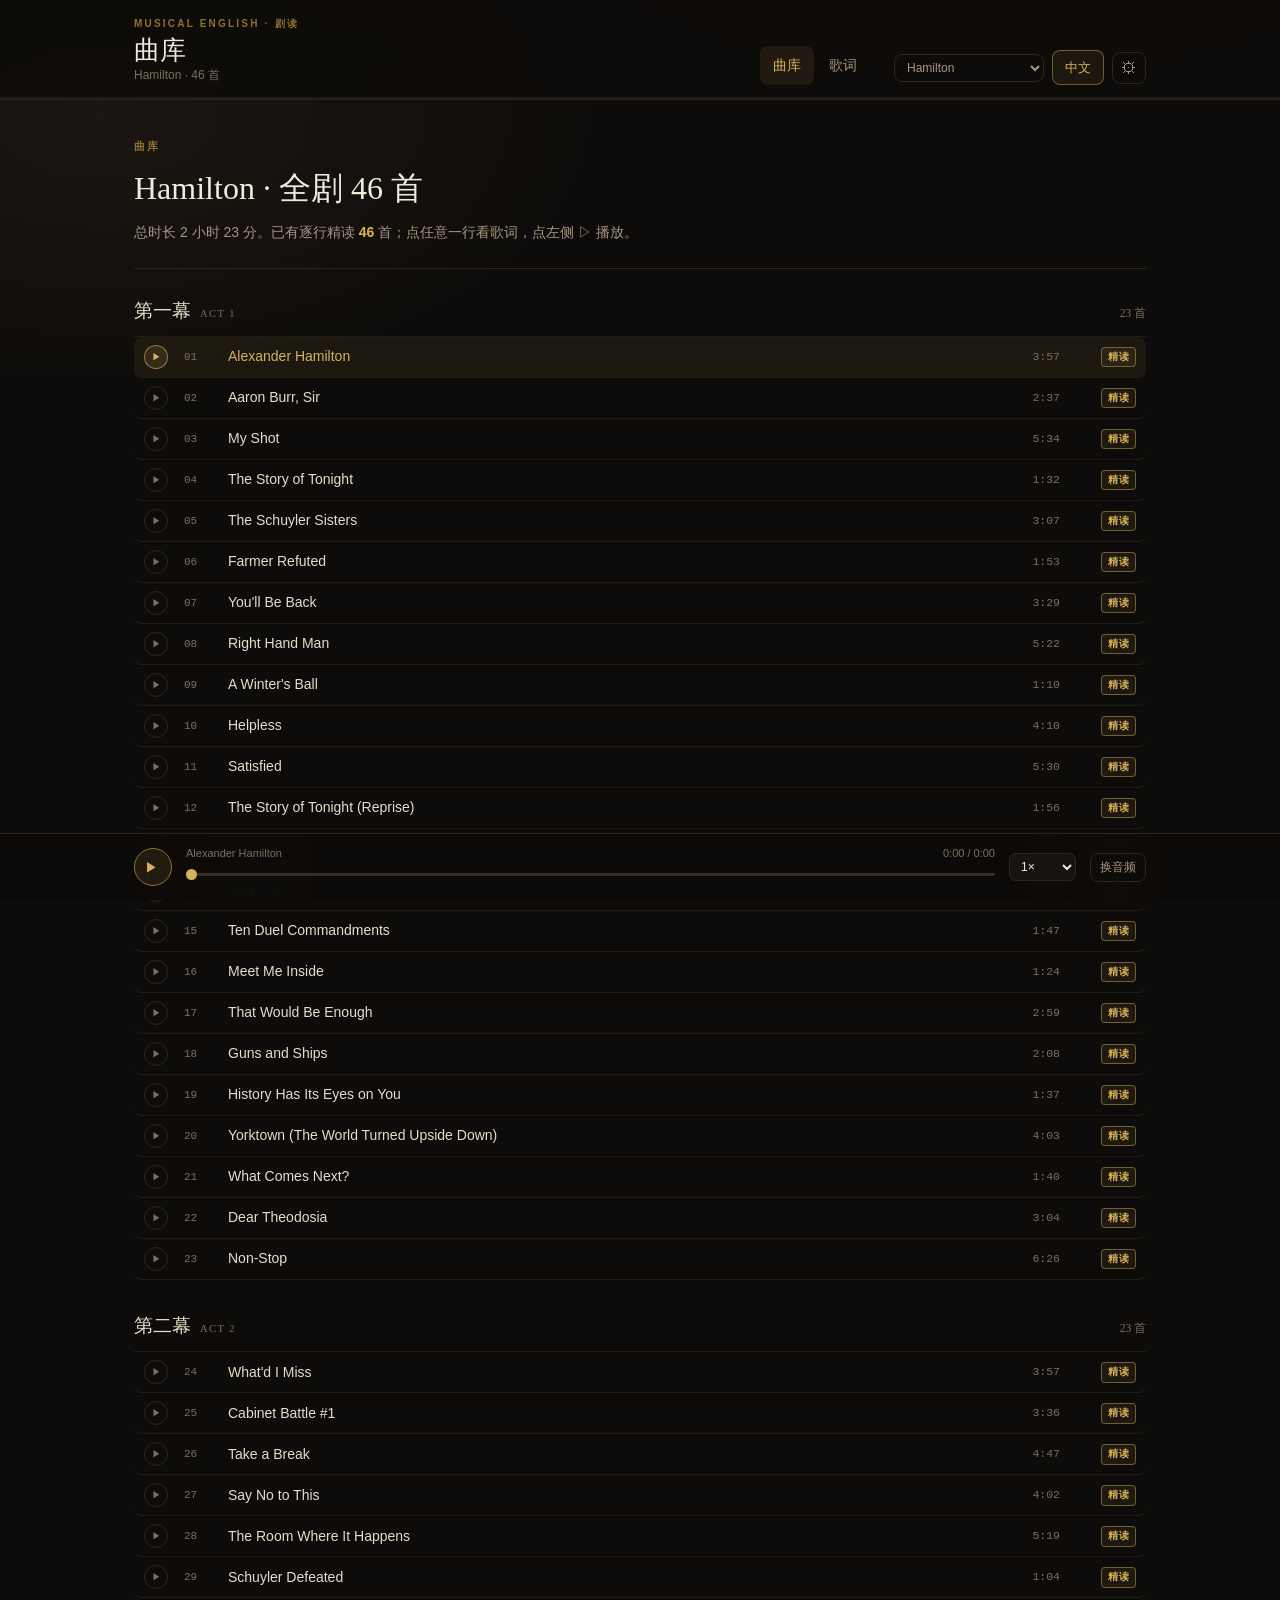
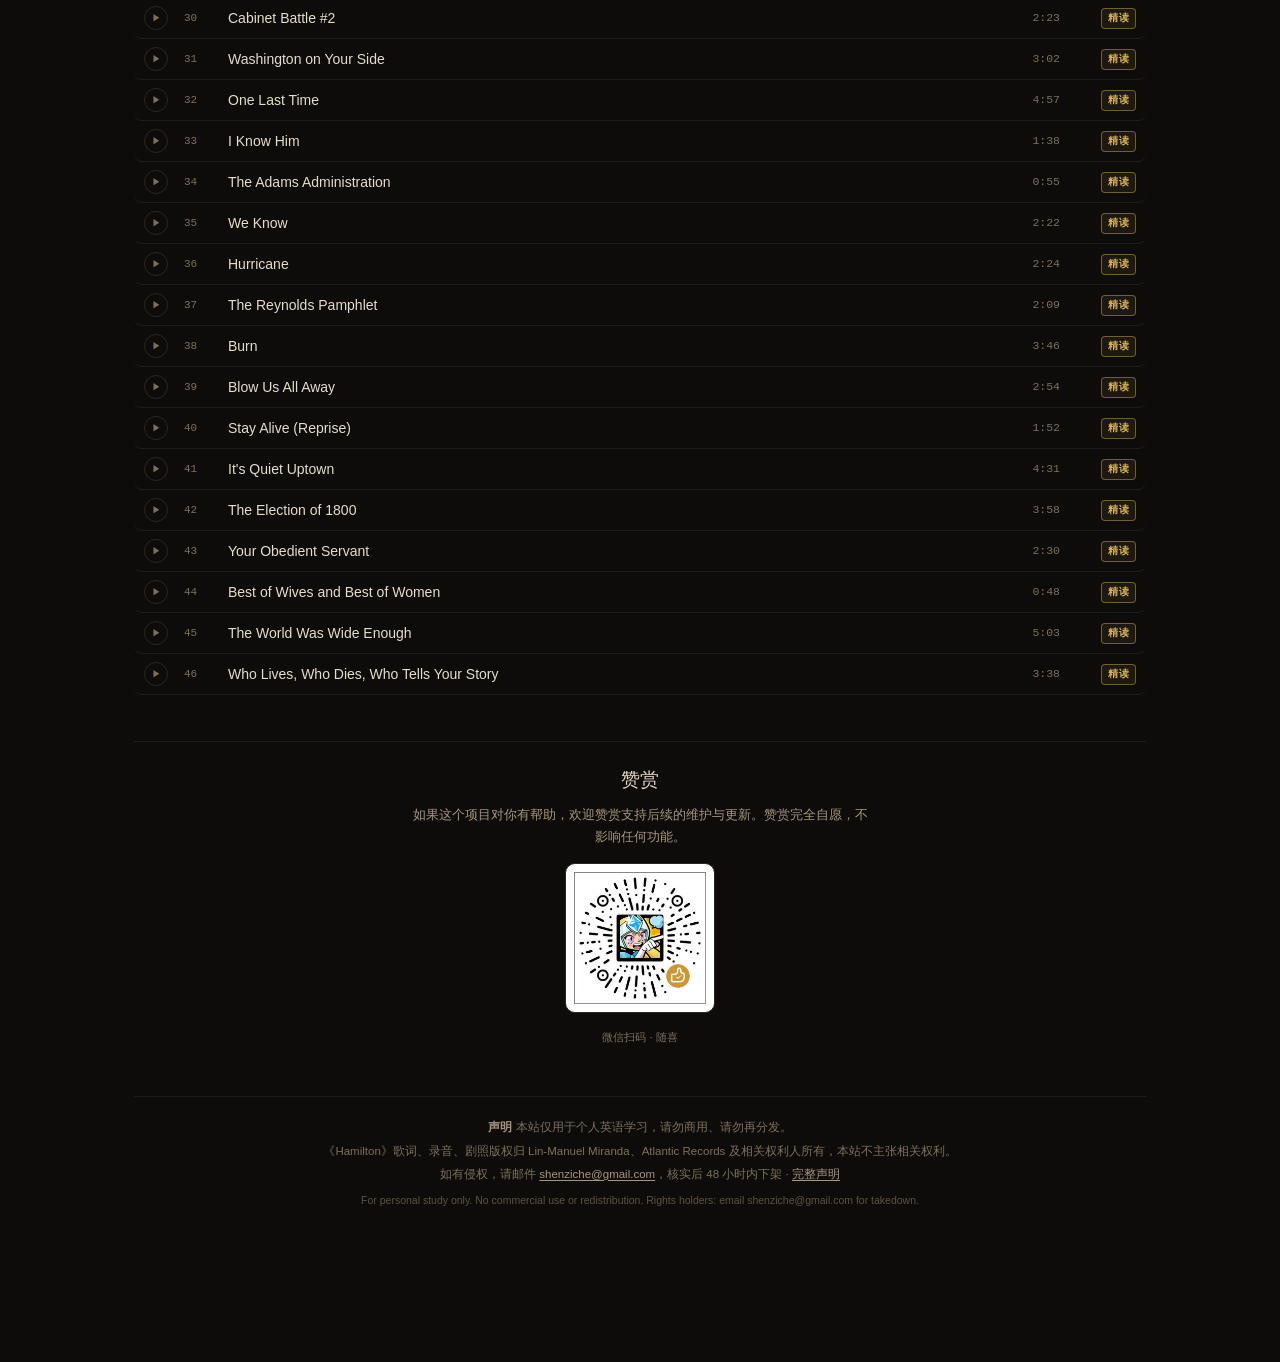
==== commit 81c55ae5: "赞赏: 网页底部与 README 加赞赏码" ====
--- a/index.html
+++ b/index.html
@@ -64,6 +64,13 @@
   <section class="view" id="view-review"></section>
   <section class="view" id="view-settings"></section>
 
+  <section class="support" id="support" hidden>
+    <h2>赞赏</h2>
+    <p>如果这个项目对你有帮助，欢迎赞赏支持后续的维护与更新。赞赏完全自愿，不影响任何功能。</p>
+    <img src="assets/support-qr.png" alt="赞赏码" width="150" height="150">
+    <p class="support-note">微信扫码 · 随喜</p>
+  </section>
+
   <footer class="legal-foot">
     <p><b>声明</b> 本站仅用于个人英语学习，请勿商用、请勿再分发。</p>
     <p>《Hamilton》歌词、录音、剧照版权归 Lin-Manuel Miranda、Atlantic Records 及相关权利人所有，本站不主张相关权利。</p>
--- a/assets/app.css
+++ b/assets/app.css
@@ -3031,3 +3031,47 @@
 .save-card .primary {
   margin-left: auto;
 }
+
+/* 赞赏 */
+.support {
+  margin-top: 46px;
+  padding-top: 22px;
+  border-top: 1px solid var(--line-soft);
+  text-align: center;
+}
+
+.support[hidden] {
+  display: none;
+}
+
+.support h2 {
+  margin: 0 0 8px;
+  font-family: Georgia, "Times New Roman", serif;
+  font-size: 19px;
+  font-weight: 400;
+  color: var(--text-bright);
+}
+
+.support p {
+  margin: 0 auto 14px;
+  max-width: 460px;
+  color: var(--muted);
+  font-size: 12.5px;
+  line-height: 1.8;
+}
+
+.support img {
+  width: 150px;
+  height: 150px;
+  padding: 8px;
+  background: #fff;
+  border: 1px solid var(--line);
+  border-radius: 10px;
+}
+
+.support .support-note {
+  margin: 8px auto 0;
+  max-width: none;
+  font-size: 11px;
+  color: var(--muted-2);
+}
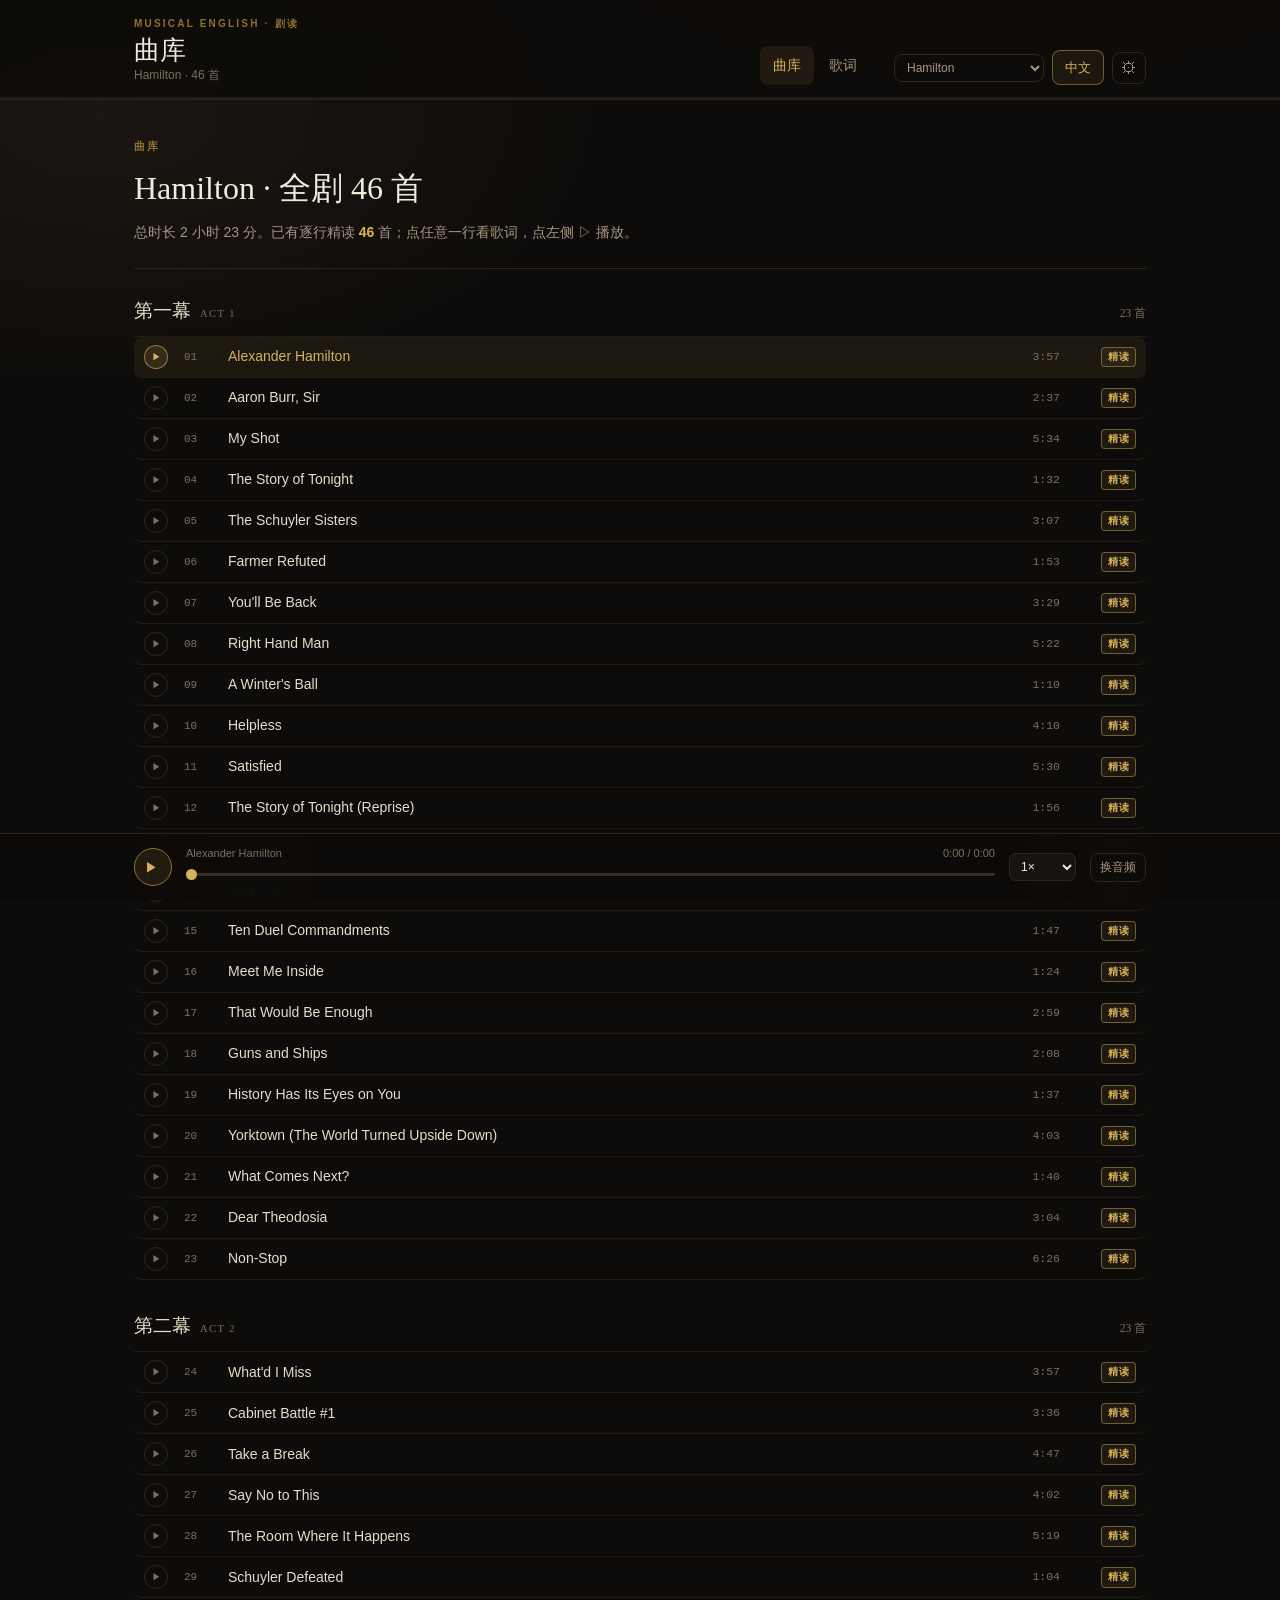
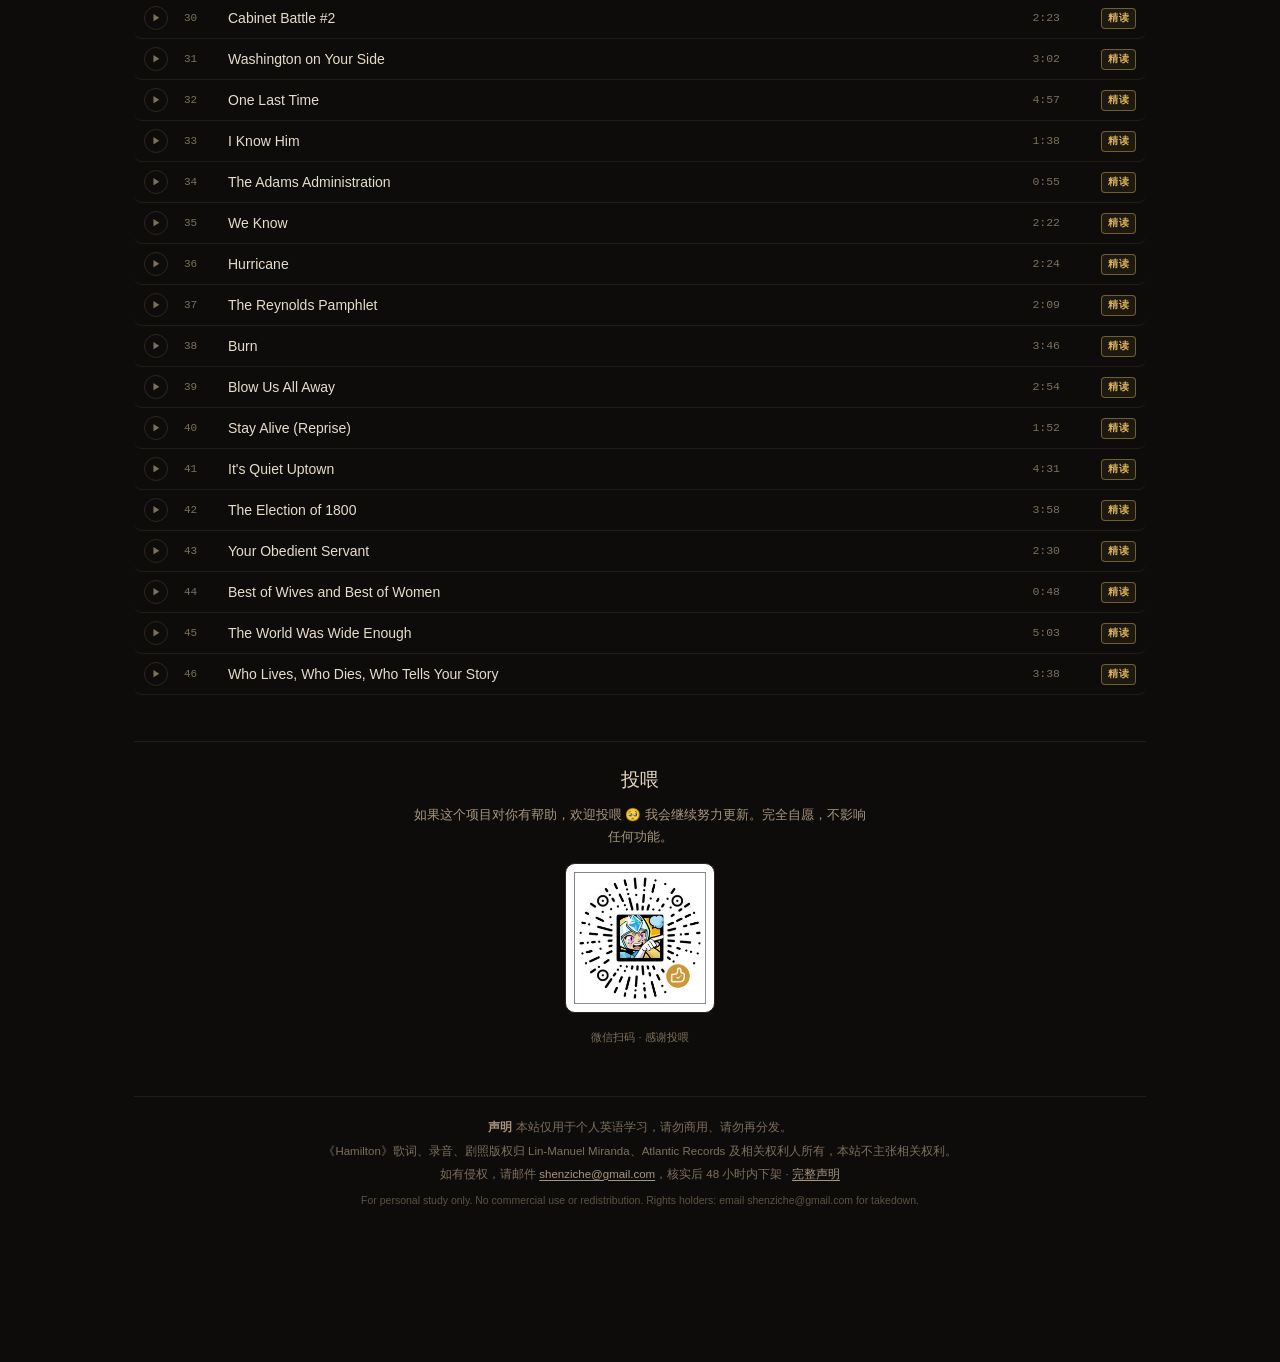
==== commit e33cabcd: "赞赏: 文案改成投喂" ====
--- a/index.html
+++ b/index.html
@@ -65,10 +65,10 @@
   <section class="view" id="view-settings"></section>
 
   <section class="support" id="support" hidden>
-    <h2>赞赏</h2>
-    <p>如果这个项目对你有帮助，欢迎赞赏支持后续的维护与更新。赞赏完全自愿，不影响任何功能。</p>
-    <img src="assets/support-qr.png" alt="赞赏码" width="150" height="150">
-    <p class="support-note">微信扫码 · 随喜</p>
+    <h2>投喂</h2>
+    <p>如果这个项目对你有帮助，欢迎投喂 🥺 我会继续努力更新。完全自愿，不影响任何功能。</p>
+    <img src="assets/support-qr.png" alt="微信赞赏码" width="150" height="150">
+    <p class="support-note">微信扫码 · 感谢投喂</p>
   </section>
 
   <footer class="legal-foot">
